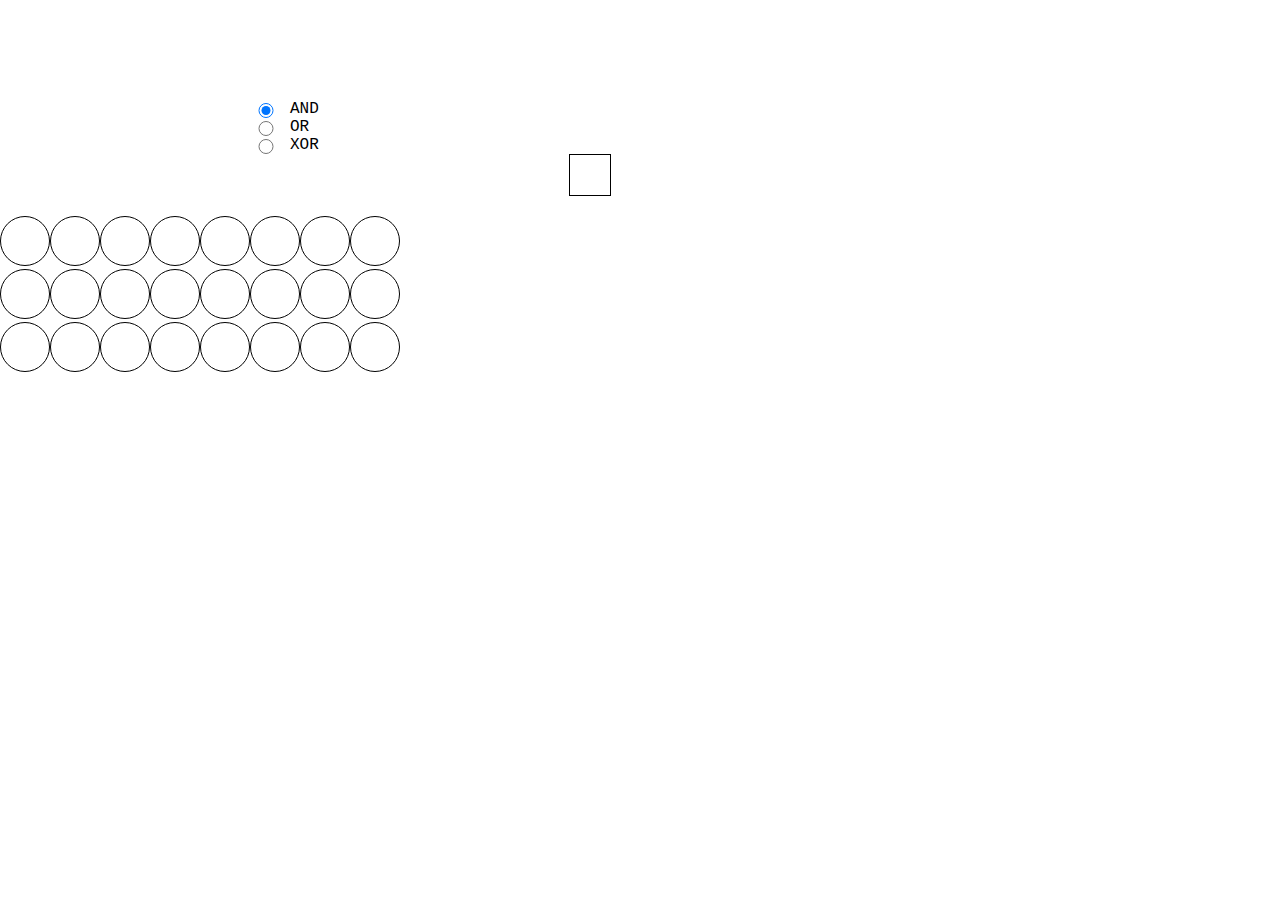
==== 03_bitwise-operations/index.html @ dedece8f "Implement draw() method that draws input and output bytes" ====
<!DOCTYPE HTML>
<html>
<head>
  <title>Bitwise Operations</title>
  <link rel="stylesheet" href="resources/style.css">
</head>
<body>
  <div id="container">

    <div class="operators input byte-A"></div>
    <div class="byte input byte-A"></div>
    <div class="binary byte-A"></div>
    <div class="integer byte-A"></div>
    
    <div class="operators input byte-B"></div>
    <div class="byte input byte-B"></div>
    <div class="binary byte-B"></div>
    <div class="integer byte-B"></div>

    <div class="operators" id="logic">
      <input type="radio" id="AND" name="logic" value="AND" checked="checked">
      <label for="AND">AND</label>

      <input type="radio" id="OR" name="logic" value="OR">
      <label for="OR">OR</label>

      <input type="radio" id="XOR" name="logic" value="XOR">
      <label for="XOR">XOR</label>
    </div>
    <div class="byte output byte-Y"></div>
    <div class="binary byte-Y"></div>
    <div class="integer byte-Y"></div>

    <div id="output"></div>

  </div>
  <div id="container2"></div>
  <script src="resources/index.js"></script>
</body>
</html>
---- 03_bitwise-operations/resources/style.css ----
body {
  margin: 0;
  padding: 0;
  font-family: 'Courier', monospace;
}

#container {
  width: 800px;
  margin: 20px auto;
  display: grid;
  grid-template-columns: 1fr 5fr 1fr 1fr;
  align-items: center;
  justify-content: left;
}

.byte {
  display: flex;
  flex-direction: row;
  justify-content: space-around;
  margin: 20px 0;
}

.bit {
  height: 50px;
  width: 50px;
  border: 1px solid black;
  background: white;
  border-radius: 25px;
}

.bit.toggle {
  background-color: red;
}

.operators {
  display: grid;
  grid-template-columns: 1fr 1fr;
  justify-content: start;
}

.operators button {
  width: 60%;
  background-color: yellow;
  border: 1px solid black;
}

.operators button:active {
  background-color:pink;
}

#output {
  grid-column: 2;
  justify-self: center;
  padding: 20px;
  border: 1px solid black;
}
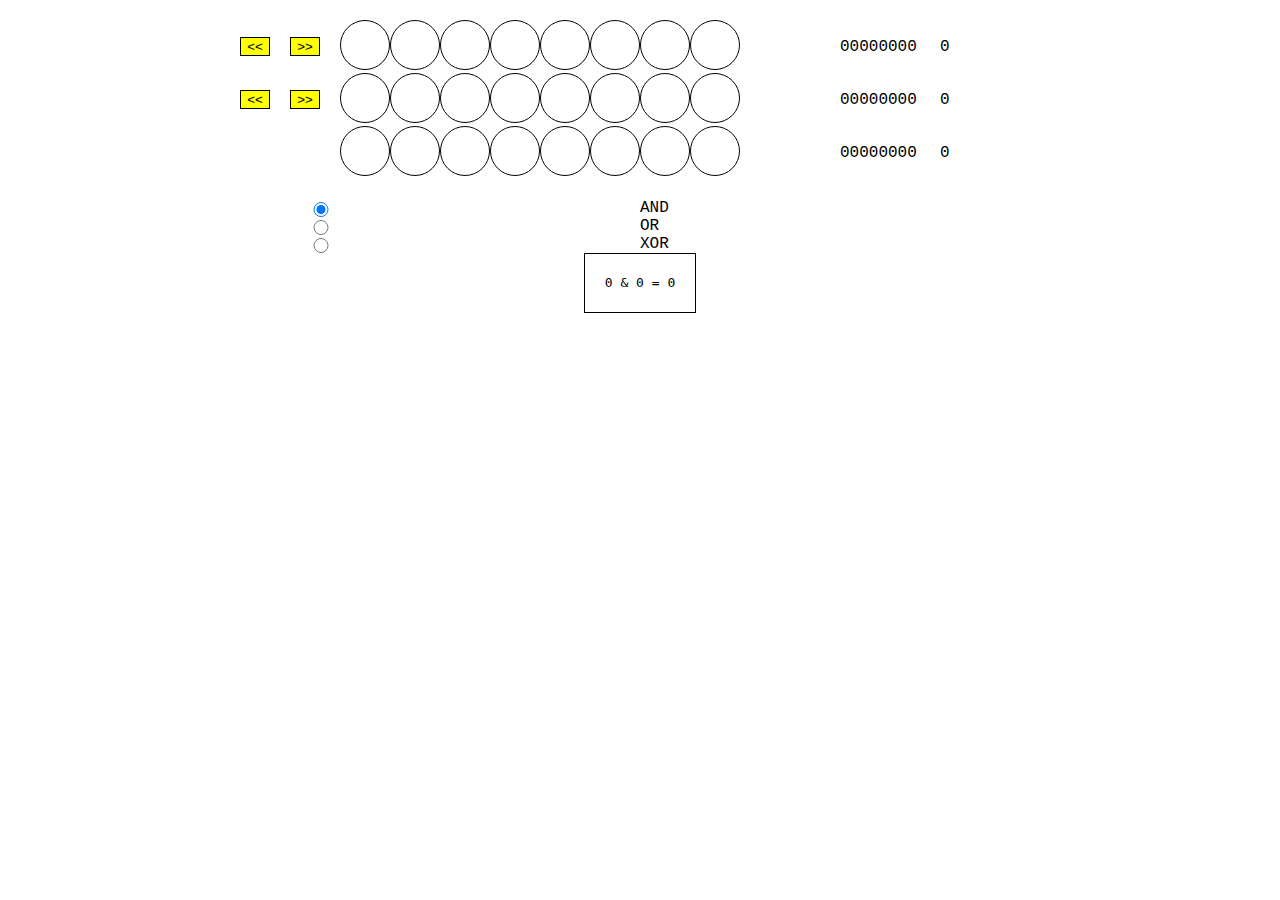
==== commit abf0d5e3: "Finish implementing observer pattern and confirm working. Remove extraneous HTML elements from index" ====
--- a/03_bitwise-operations/index.html
+++ b/03_bitwise-operations/index.html
@@ -5,18 +5,8 @@
   <link rel="stylesheet" href="resources/style.css">
 </head>
 <body>
-  <div id="container">
-
-    <div class="operators input byte-A"></div>
-    <div class="byte input byte-A"></div>
-    <div class="binary byte-A"></div>
-    <div class="integer byte-A"></div>
-    
-    <div class="operators input byte-B"></div>
-    <div class="byte input byte-B"></div>
-    <div class="binary byte-B"></div>
-    <div class="integer byte-B"></div>
-
+  <div id="container"></div>
+  <div id="container2">
     <div class="operators" id="logic">
       <input type="radio" id="AND" name="logic" value="AND" checked="checked">
       <label for="AND">AND</label>
@@ -27,14 +17,8 @@
       <input type="radio" id="XOR" name="logic" value="XOR">
       <label for="XOR">XOR</label>
     </div>
-    <div class="byte output byte-Y"></div>
-    <div class="binary byte-Y"></div>
-    <div class="integer byte-Y"></div>
-
     <div id="output"></div>
-
   </div>
-  <div id="container2"></div>
   <script src="resources/index.js"></script>
 </body>
 </html>
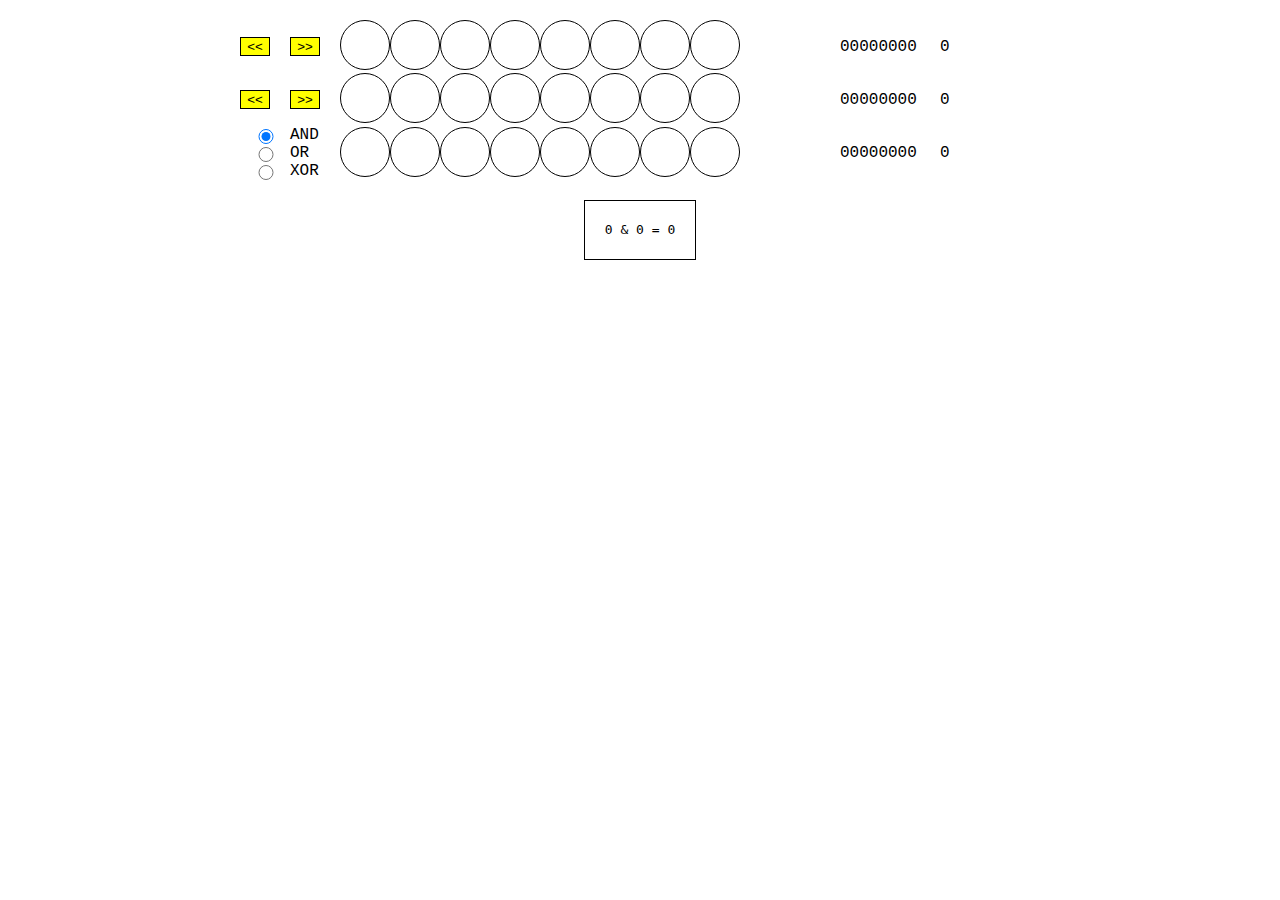
==== commit 21a9b5c4: "Remove radio buttons from index.html and add via JS in index.js" ====
--- a/03_bitwise-operations/index.html
+++ b/03_bitwise-operations/index.html
@@ -6,19 +6,7 @@
 </head>
 <body>
   <div id="container"></div>
-  <div id="container2">
-    <div class="operators" id="logic">
-      <input type="radio" id="AND" name="logic" value="AND" checked="checked">
-      <label for="AND">AND</label>
-
-      <input type="radio" id="OR" name="logic" value="OR">
-      <label for="OR">OR</label>
-
-      <input type="radio" id="XOR" name="logic" value="XOR">
-      <label for="XOR">XOR</label>
-    </div>
-    <div id="output"></div>
-  </div>
+  <div id="output"></div>
   <script src="resources/index.js"></script>
 </body>
 </html>
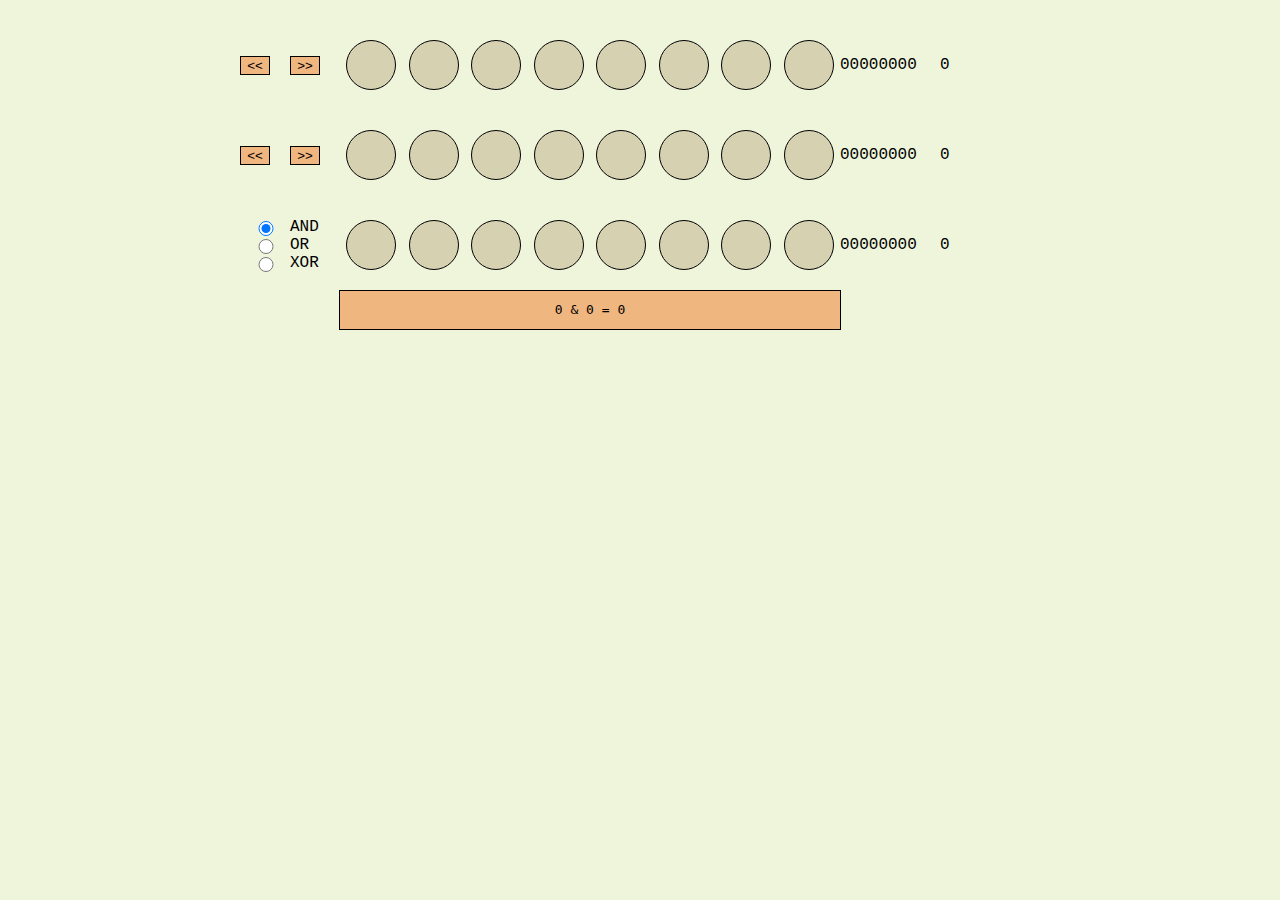
==== commit c70f2e15: "Add #output div to #container and style so that it's at the bottom" ====
--- a/03_bitwise-operations/index.html
+++ b/03_bitwise-operations/index.html
@@ -5,8 +5,9 @@
   <link rel="stylesheet" href="resources/style.css">
 </head>
 <body>
-  <div id="container"></div>
-  <div id="output"></div>
+  <div id="container">
+    <div id="output"></div>
+  </div>
   <script src="resources/index.js"></script>
 </body>
 </html>
--- a/03_bitwise-operations/resources/style.css
+++ b/03_bitwise-operations/resources/style.css
@@ -1,7 +1,20 @@
+:root {
+  --main-bg-color: #EEF5DB;
+  --bit-off-color: #D6D1B1;
+  --bit-on-color: #FE5F55;
+  --shift-btns-color: #F0B67F;
+  --shift-btns-click-color: #D6D1B1;
+  --txt-color: black;
+  --dialog-bg-color: #F0B67F;
+  --border-color: black;
+}
+
 body {
   margin: 0;
   padding: 0;
   font-family: 'Courier', monospace;
+  background: var(--main-bg-color);
+  color: var(--txt-color);
 }
 
 #container {
@@ -23,13 +36,13 @@
 .bit {
   height: 50px;
   width: 50px;
-  border: 1px solid black;
-  background: white;
+  border: 1px solid var(--border-color);
+  background: var(--bit-off-color);
   border-radius: 25px;
 }
 
 .bit.toggle {
-  background-color: red;
+  background-color: var(--bit-on-color);
 }
 
 .operators {
@@ -40,17 +53,22 @@
 
 .operators button {
   width: 60%;
-  background-color: yellow;
-  border: 1px solid black;
+  background-color: var(--shift-btns-color);
+  border: 1px solid var(--border-color);
+  color: var(--border-color);
 }
 
 .operators button:active {
-  background-color:pink;
+  background-color: var(--shift-btns-click-color);
 }
 
 #output {
   grid-column: 2;
+  grid-row: 4;
   justify-self: center;
-  padding: 20px;
-  border: 1px solid black;
+  text-align: center;
+  padding: 10px 0;
+  width: 100%;
+  border: 1px solid var(--border-color);
+  background: var(--dialog-bg-color);
 }
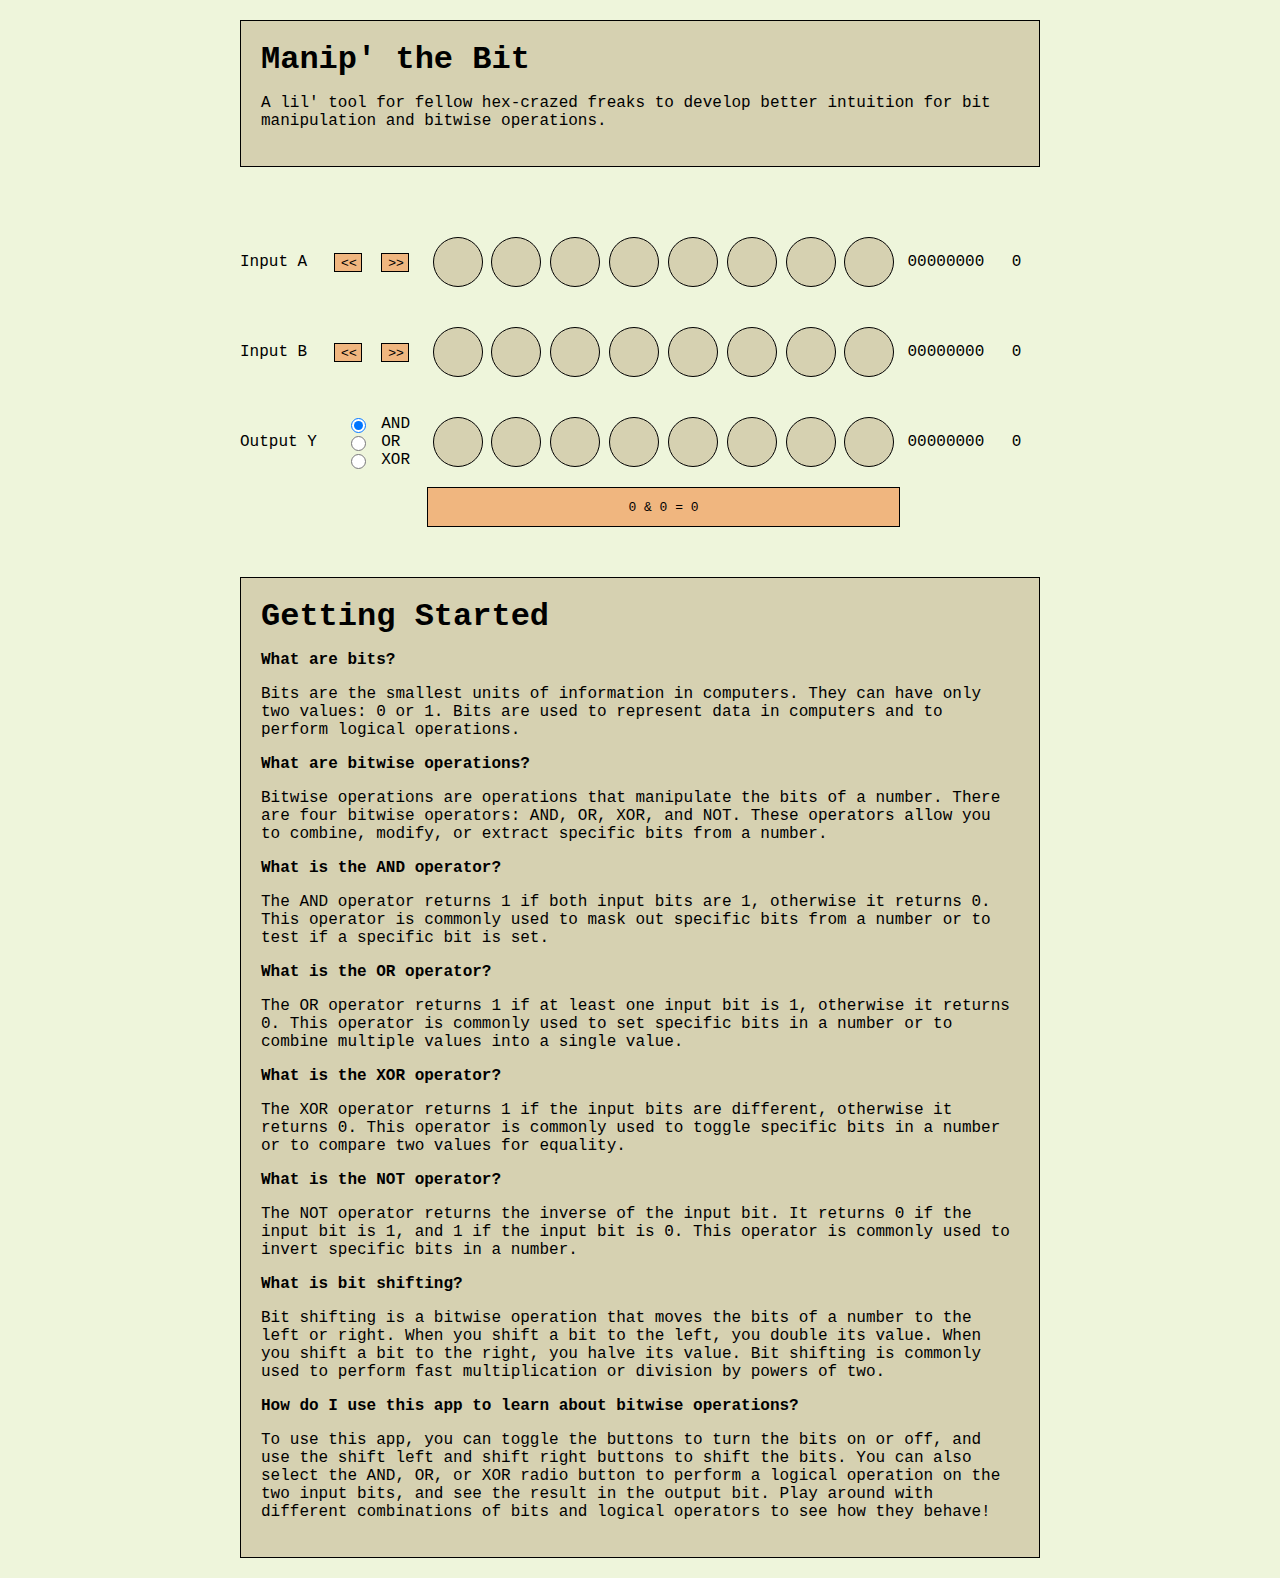
==== commit 87c8f8d1: "Style header and section sections" ====
--- a/03_bitwise-operations/index.html
+++ b/03_bitwise-operations/index.html
@@ -5,8 +5,40 @@
   <link rel="stylesheet" href="resources/style.css">
 </head>
 <body>
-  <div id="container">
-    <div id="output"></div>
+  <div id="wrapper">
+    <header id="header">
+      <h1>Manip' the Bit</h1>
+      <p>A lil' tool for fellow hex-crazed freaks to develop better intuition for bit manipulation and bitwise operations.</p>
+    </header>
+    <div id="container">
+      <div id="output"></div>
+    </div>
+    <section id="faq">
+      <h1>Getting Started</h1>
+      <p><b>What are bits?</b></P>
+      <p>Bits are the smallest units of information in computers. They can have only two values: 0 or 1. Bits are used to represent data in computers and to perform logical operations.</p>
+
+      <p><b>What are bitwise operations?</b><p>
+      <p>Bitwise operations are operations that manipulate the bits of a number. There are four bitwise operators: AND, OR, XOR, and NOT. These operators allow you to combine, modify, or extract specific bits from a number.</p>
+
+      <p><b>What is the AND operator?</b></p>
+      <p>The AND operator returns 1 if both input bits are 1, otherwise it returns 0. This operator is commonly used to mask out specific bits from a number or to test if a specific bit is set.</p>
+
+      <p><b>What is the OR operator?</b></p>
+      <p>The OR operator returns 1 if at least one input bit is 1, otherwise it returns 0. This operator is commonly used to set specific bits in a number or to combine multiple values into a single value.</p>
+
+      <p><b>What is the XOR operator?</b></p>
+      <p>The XOR operator returns 1 if the input bits are different, otherwise it returns 0. This operator is commonly used to toggle specific bits in a number or to compare two values for equality.<p>
+
+      <p><b>What is the NOT operator?</b></p>
+      <p>The NOT operator returns the inverse of the input bit. It returns 0 if the input bit is 1, and 1 if the input bit is 0. This operator is commonly used to invert specific bits in a number.</p>
+
+      <p><b>What is bit shifting?</b></p>
+      <p>Bit shifting is a bitwise operation that moves the bits of a number to the left or right. When you shift a bit to the left, you double its value. When you shift a bit to the right, you halve its value. Bit shifting is commonly used to perform fast multiplication or division by powers of two.</p>
+
+      <p><b>How do I use this app to learn about bitwise operations?</b></p>
+      <p>To use this app, you can toggle the buttons to turn the bits on or off, and use the shift left and shift right buttons to shift the bits. You can also select the AND, OR, or XOR radio button to perform a logical operation on the two input bits, and see the result in the output bit. Play around with different combinations of bits and logical operators to see how they behave!</p>
+    </section>
   </div>
   <script src="resources/index.js"></script>
 </body>
--- a/03_bitwise-operations/resources/style.css
+++ b/03_bitwise-operations/resources/style.css
@@ -17,11 +17,20 @@
   color: var(--txt-color);
 }
 
-#container {
+h1 {
+  margin:  0;
+}
+
+#wrapper {
   width: 800px;
   margin: 20px auto;
+}
+
+#container {
+  width: 100%;
+  margin: 50px auto;
   display: grid;
-  grid-template-columns: 1fr 5fr 1fr 1fr;
+  grid-template-columns: 1fr 1fr 5fr 1fr .5fr;
   align-items: center;
   justify-content: left;
 }
@@ -39,6 +48,10 @@
   border: 1px solid var(--border-color);
   background: var(--bit-off-color);
   border-radius: 25px;
+}
+
+.binary, .integer {
+  text-align: center;
 }
 
 .bit.toggle {
@@ -63,7 +76,7 @@
 }
 
 #output {
-  grid-column: 2;
+  grid-column: 3;
   grid-row: 4;
   justify-self: center;
   text-align: center;
@@ -72,3 +85,10 @@
   border: 1px solid var(--border-color);
   background: var(--dialog-bg-color);
 }
+
+header, section {
+  border: 1px solid var(--border-color);
+  padding: 20px;
+  background-color: var(--bit-off-color);
+  color: var(--txt-color);
+}
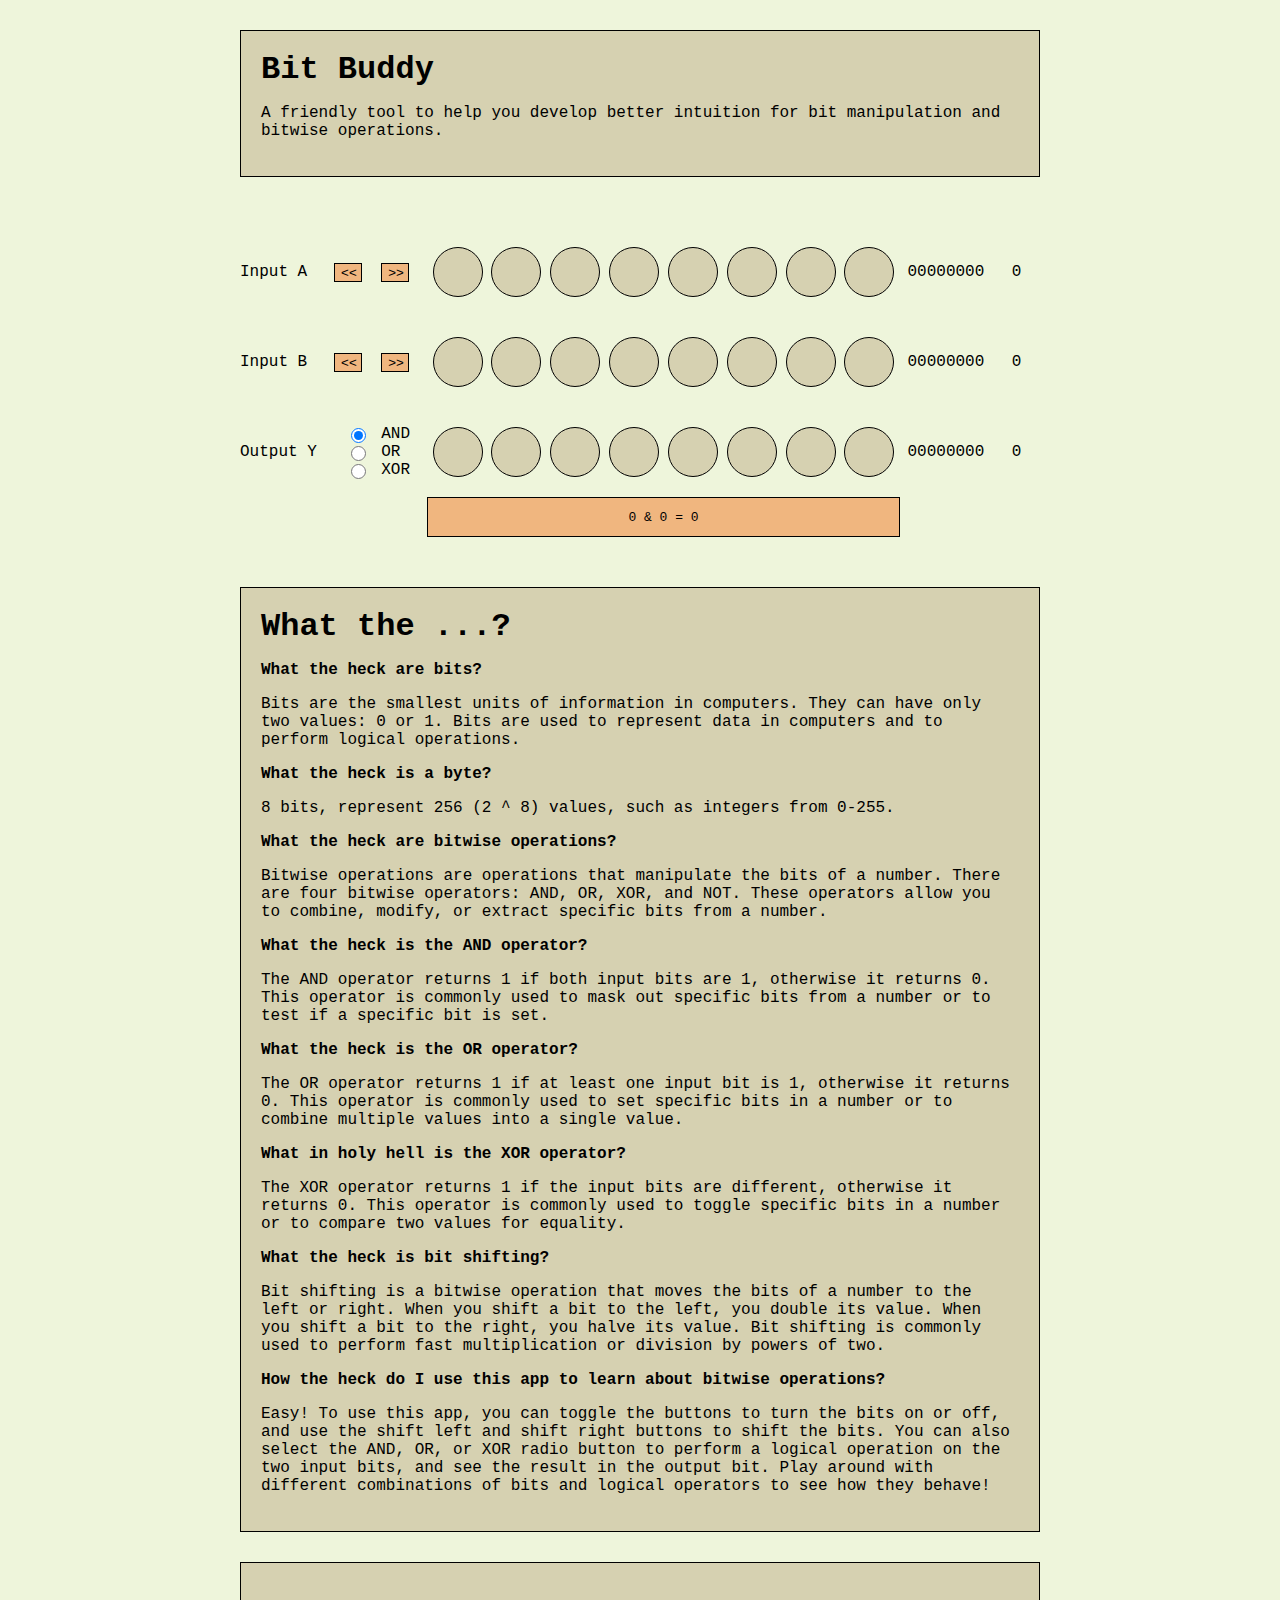
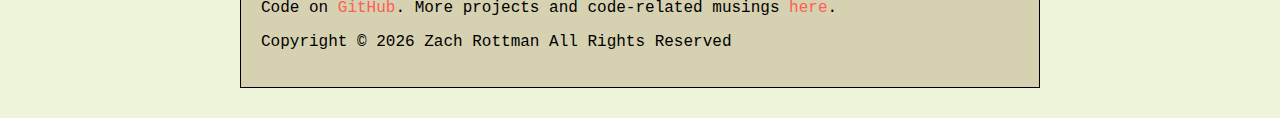
==== commit ed399aea: "Revise copy (still more to be done); add footer and style" ====
--- a/03_bitwise-operations/index.html
+++ b/03_bitwise-operations/index.html
@@ -1,44 +1,48 @@
 <!DOCTYPE HTML>
 <html>
 <head>
-  <title>Bitwise Operations</title>
+  <title>Bit Buddy</title>
   <link rel="stylesheet" href="resources/style.css">
 </head>
 <body>
   <div id="wrapper">
     <header id="header">
-      <h1>Manip' the Bit</h1>
-      <p>A lil' tool for fellow hex-crazed freaks to develop better intuition for bit manipulation and bitwise operations.</p>
+      <h1>Bit Buddy</h1>
+      <p>A friendly tool to help you develop better intuition for bit manipulation and bitwise operations.</p>
     </header>
     <div id="container">
       <div id="output"></div>
     </div>
     <section id="faq">
-      <h1>Getting Started</h1>
-      <p><b>What are bits?</b></P>
+      <h1>What the ...?</h1>
+      <p><b>What the heck are bits?</b></p>
       <p>Bits are the smallest units of information in computers. They can have only two values: 0 or 1. Bits are used to represent data in computers and to perform logical operations.</p>
 
-      <p><b>What are bitwise operations?</b><p>
+      <p><b>What the heck is a byte?</b></p>
+      <p>8 bits, represent 256 (2 ^ 8) values, such as integers from 0-255.</p>
+
+      <p><b>What the heck are bitwise operations?</b><p>
       <p>Bitwise operations are operations that manipulate the bits of a number. There are four bitwise operators: AND, OR, XOR, and NOT. These operators allow you to combine, modify, or extract specific bits from a number.</p>
 
-      <p><b>What is the AND operator?</b></p>
+      <p><b>What the heck is the AND operator?</b></p>
       <p>The AND operator returns 1 if both input bits are 1, otherwise it returns 0. This operator is commonly used to mask out specific bits from a number or to test if a specific bit is set.</p>
 
-      <p><b>What is the OR operator?</b></p>
+      <p><b>What the heck is the OR operator?</b></p>
       <p>The OR operator returns 1 if at least one input bit is 1, otherwise it returns 0. This operator is commonly used to set specific bits in a number or to combine multiple values into a single value.</p>
 
-      <p><b>What is the XOR operator?</b></p>
+      <p><b>What in holy hell is the XOR operator?</b></p>
       <p>The XOR operator returns 1 if the input bits are different, otherwise it returns 0. This operator is commonly used to toggle specific bits in a number or to compare two values for equality.<p>
 
-      <p><b>What is the NOT operator?</b></p>
-      <p>The NOT operator returns the inverse of the input bit. It returns 0 if the input bit is 1, and 1 if the input bit is 0. This operator is commonly used to invert specific bits in a number.</p>
-
-      <p><b>What is bit shifting?</b></p>
+      <p><b>What the heck is bit shifting?</b></p>
       <p>Bit shifting is a bitwise operation that moves the bits of a number to the left or right. When you shift a bit to the left, you double its value. When you shift a bit to the right, you halve its value. Bit shifting is commonly used to perform fast multiplication or division by powers of two.</p>
 
-      <p><b>How do I use this app to learn about bitwise operations?</b></p>
-      <p>To use this app, you can toggle the buttons to turn the bits on or off, and use the shift left and shift right buttons to shift the bits. You can also select the AND, OR, or XOR radio button to perform a logical operation on the two input bits, and see the result in the output bit. Play around with different combinations of bits and logical operators to see how they behave!</p>
+      <p><b>How the heck do I use this app to learn about bitwise operations?</b></p>
+      <p>Easy! To use this app, you can toggle the buttons to turn the bits on or off, and use the shift left and shift right buttons to shift the bits. You can also select the AND, OR, or XOR radio button to perform a logical operation on the two input bits, and see the result in the output bit. Play around with different combinations of bits and logical operators to see how they behave!</p>
     </section>
+    <footer>
+      <p>Code on <a href="#" target="_blank">GitHub</a>. More projects and code-related musings <a href="#" target="_blank">here</a>.</p>
+      <p>Copyright &copy; <script>document.write(new Date().getFullYear())</script> Zach Rottman All Rights Reserved</p>
+    </footer>
   </div>
   <script src="resources/index.js"></script>
 </body>
--- a/03_bitwise-operations/resources/style.css
+++ b/03_bitwise-operations/resources/style.css
@@ -75,6 +75,15 @@
   background-color: var(--shift-btns-click-color);
 }
 
+a, a:visited {
+  color: var(--bit-on-color);
+  text-decoration: none;
+}
+
+a:hover {
+  color: var(--main-bg-color);
+}
+
 #output {
   grid-column: 3;
   grid-row: 4;
@@ -86,9 +95,10 @@
   background: var(--dialog-bg-color);
 }
 
-header, section {
+header, section, footer {
   border: 1px solid var(--border-color);
   padding: 20px;
   background-color: var(--bit-off-color);
   color: var(--txt-color);
+  margin: 30px 0;
 }
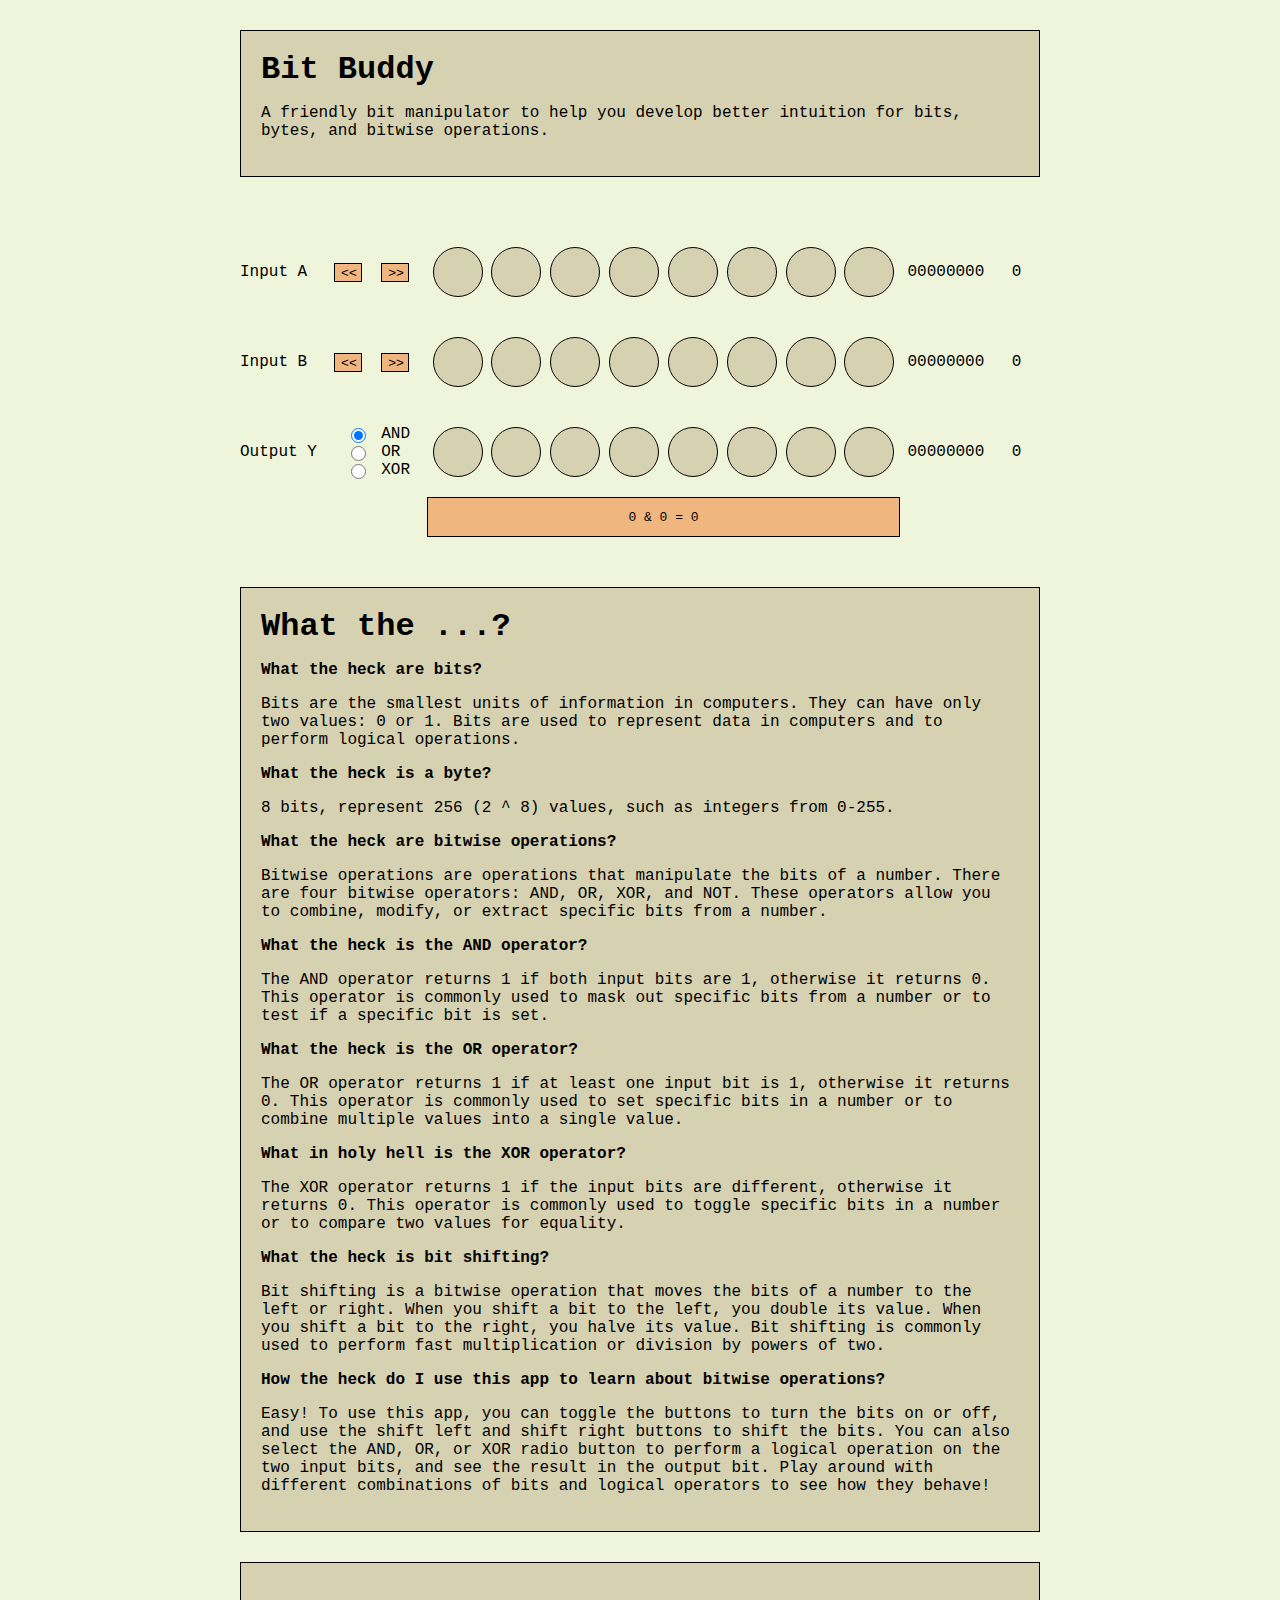
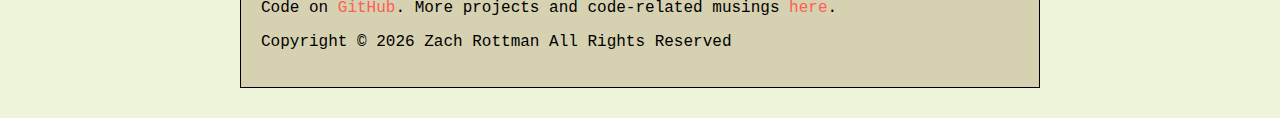
==== commit 2ec17c0b: "Revise language for site subtitle" ====
--- a/03_bitwise-operations/index.html
+++ b/03_bitwise-operations/index.html
@@ -8,7 +8,7 @@
   <div id="wrapper">
     <header id="header">
       <h1>Bit Buddy</h1>
-      <p>A friendly tool to help you develop better intuition for bit manipulation and bitwise operations.</p>
+      <p>A friendly bit manipulator to help you develop better intuition for bits, bytes, and bitwise operations.</p>
     </header>
     <div id="container">
       <div id="output"></div>
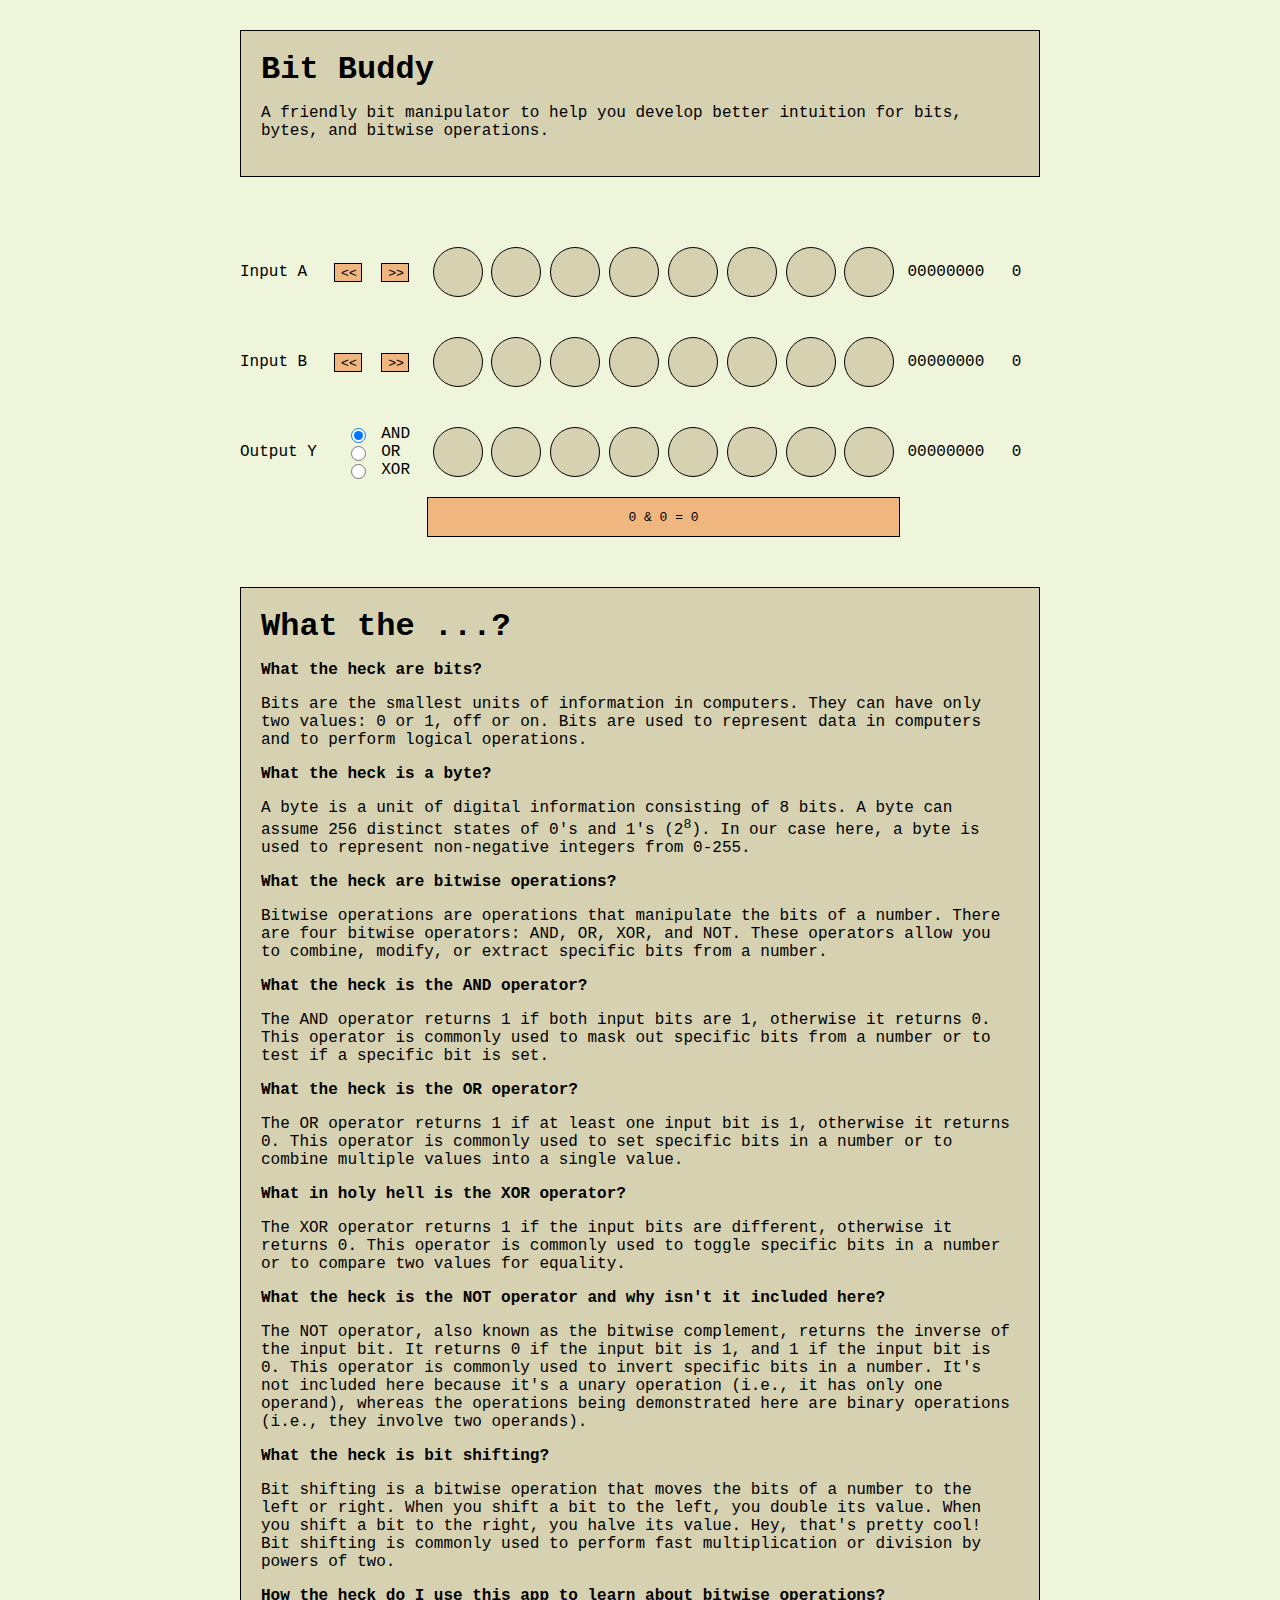
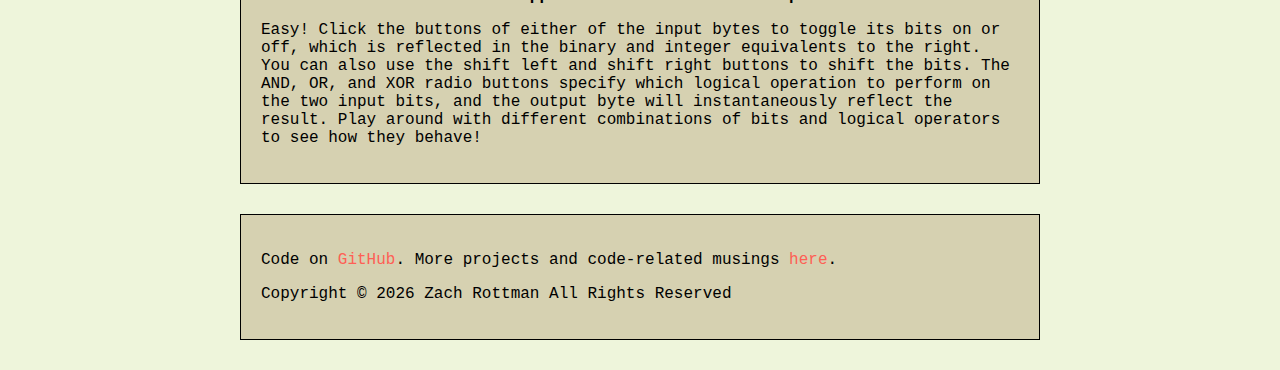
==== commit a7f21e9a: "Revise copy" ====
--- a/03_bitwise-operations/index.html
+++ b/03_bitwise-operations/index.html
@@ -16,10 +16,10 @@
     <section id="faq">
       <h1>What the ...?</h1>
       <p><b>What the heck are bits?</b></p>
-      <p>Bits are the smallest units of information in computers. They can have only two values: 0 or 1. Bits are used to represent data in computers and to perform logical operations.</p>
+      <p>Bits are the smallest units of information in computers. They can have only two values: 0 or 1, off or on. Bits are used to represent data in computers and to perform logical operations.</p>
 
       <p><b>What the heck is a byte?</b></p>
-      <p>8 bits, represent 256 (2 ^ 8) values, such as integers from 0-255.</p>
+      <p>A byte is a unit of digital information consisting of 8 bits. A byte can assume 256 distinct states of 0's and 1's (2<sup>8</sup>). In our case here, a byte is used to represent non-negative integers from 0-255.</p>
 
       <p><b>What the heck are bitwise operations?</b><p>
       <p>Bitwise operations are operations that manipulate the bits of a number. There are four bitwise operators: AND, OR, XOR, and NOT. These operators allow you to combine, modify, or extract specific bits from a number.</p>
@@ -33,11 +33,14 @@
       <p><b>What in holy hell is the XOR operator?</b></p>
       <p>The XOR operator returns 1 if the input bits are different, otherwise it returns 0. This operator is commonly used to toggle specific bits in a number or to compare two values for equality.<p>
 
+      <p><b>What the heck is the NOT operator and why isn't it included here?</b></p>
+      <p>The NOT operator, also known as the bitwise complement, returns the inverse of the input bit. It returns 0 if the input bit is 1, and 1 if the input bit is 0. This operator is commonly used to invert specific bits in a number. It's not included here because it's a unary operation (i.e., it has only one operand), whereas the operations being demonstrated here are binary operations (i.e., they involve two operands).</p>
+
       <p><b>What the heck is bit shifting?</b></p>
-      <p>Bit shifting is a bitwise operation that moves the bits of a number to the left or right. When you shift a bit to the left, you double its value. When you shift a bit to the right, you halve its value. Bit shifting is commonly used to perform fast multiplication or division by powers of two.</p>
+      <p>Bit shifting is a bitwise operation that moves the bits of a number to the left or right. When you shift a bit to the left, you double its value. When you shift a bit to the right, you halve its value. Hey, that's pretty cool! Bit shifting is commonly used to perform fast multiplication or division by powers of two.</p>
 
       <p><b>How the heck do I use this app to learn about bitwise operations?</b></p>
-      <p>Easy! To use this app, you can toggle the buttons to turn the bits on or off, and use the shift left and shift right buttons to shift the bits. You can also select the AND, OR, or XOR radio button to perform a logical operation on the two input bits, and see the result in the output bit. Play around with different combinations of bits and logical operators to see how they behave!</p>
+      <p>Easy! Click the buttons of either of the input bytes to toggle its bits on or off, which is reflected in the binary and integer equivalents to the right. You can also use the shift left and shift right buttons to shift the bits. The AND, OR, and XOR radio buttons specify which logical operation to perform on the two input bits, and the output byte will instantaneously reflect the result. Play around with different combinations of bits and logical operators to see how they behave!</p>
     </section>
     <footer>
       <p>Code on <a href="#" target="_blank">GitHub</a>. More projects and code-related musings <a href="#" target="_blank">here</a>.</p>
